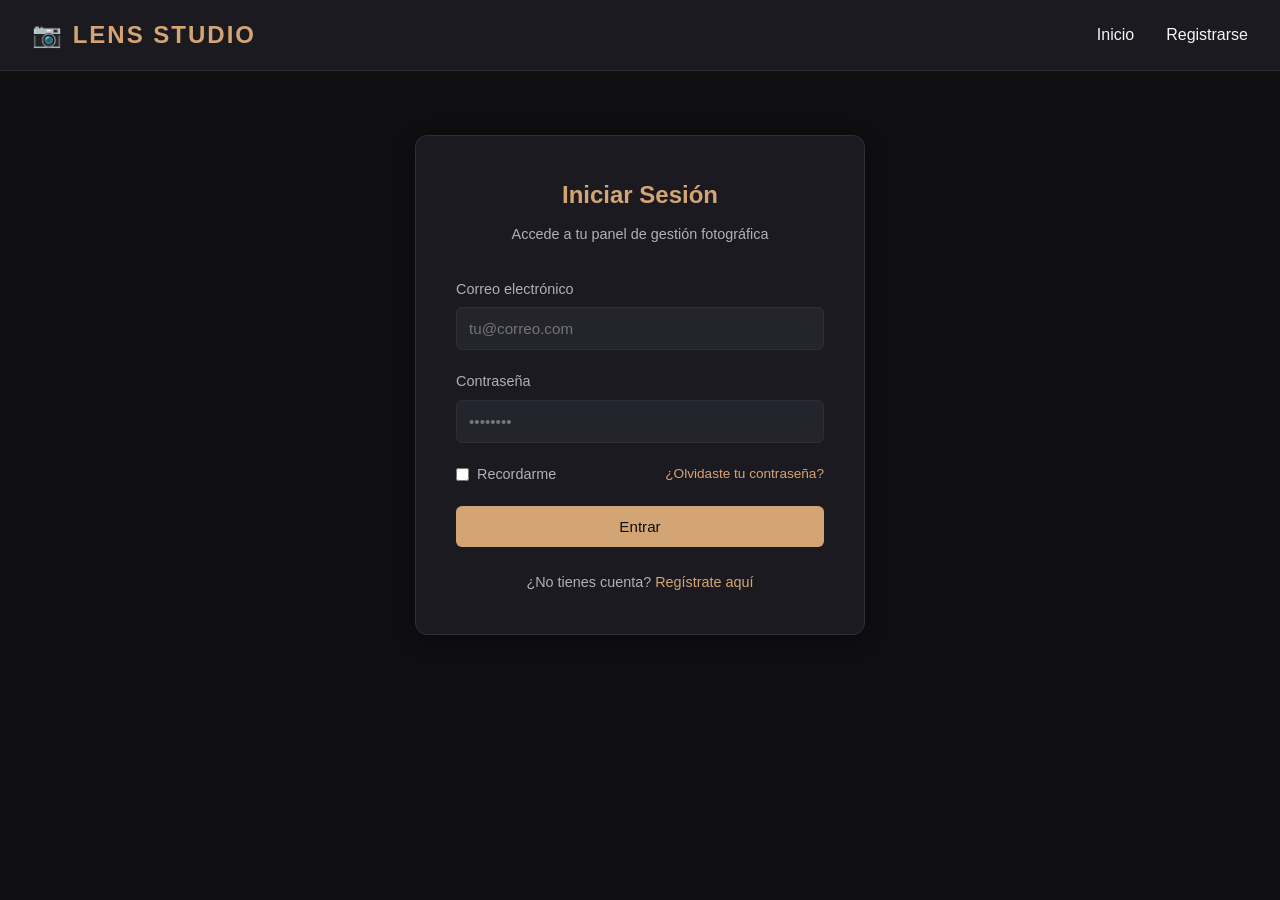
==== login.html @ cf5c9796 "login listo" ====
<!DOCTYPE html>
<html lang="es">
<head>
    <meta charset="UTF-8">
    <title>Iniciar Sesión — Lens Studio</title>
    <link rel="stylesheet" href="css/styles.css">
</head>
<body>

    <header class="navbar">
        <div class="logo">📷 LENS STUDIO</div>
        <nav>
            <ul>
                <li><a href="index.html">Inicio</a></li>
                <li><a href="registro.html">Registrarse</a></li>
            </ul>
        </nav>
    </header>

    <div class="form-container">
        <h2>Iniciar Sesión</h2>
        <p class="subtitle">Accede a tu panel de gestión fotográfica</p>

        <form action="panel.html" method="GET">
            <div class="form-group">
                <label for="email">Correo electrónico</label>
                <input type="email" id="email" name="email" placeholder="tu@correo.com" required>
            </div>

            <div class="form-group">
                <label for="password">Contraseña</label>
                <input type="password" id="password" name="password" placeholder="••••••••" required>
            </div>

            <div class="form-group" style="display:flex; justify-content:space-between; align-items:center;">
                <label style="display:flex; align-items:center; gap:0.5rem; margin:0;">
                    <input type="checkbox" style="width:auto;"> Recordarme
                </label>
                <a href="recuperar.html" style="font-size:0.85rem;">¿Olvidaste tu contraseña?</a>
            </div>

            <button type="submit" class="btn btn-primary" style="width:100%;">Entrar</button>
        </form>

        <p class="form-footer">
            ¿No tienes cuenta? <a href="registro.html">Regístrate aquí</a>
        </p>
    </div>

</body>
</html>
---- css/styles.css ----
* {
    margin: 0;
    padding: 0;
    box-sizing: border-box;
    font-family: 'Segoe UI', Tahoma, sans-serif;
}

:root {
    --bg-primary: #0f0f12;
    --bg-secondary: #1a1a20;
    --bg-tertiary: #24242c;
    --accent: #d4a574;
    --accent-hover: #e6b987;
    --text-primary: #f5f5f5;
    --text-secondary: #b0b0b8;
    --text-muted: #6c6c78;
    --border: #2e2e38;
    --shadow: 0 4px 20px rgba(0,0,0,0.4);
}

body {
    background: var(--bg-primary);
    color: var(--text-primary);
    min-height: 100vh;
    line-height: 1.6;
}

a { color: var(--accent); text-decoration: none; }
a:hover { color: var(--accent-hover); }

/* NAVBAR */
.navbar {
    background: var(--bg-secondary);
    padding: 1rem 2rem;
    display: flex;
    justify-content: space-between;
    align-items: center;
    border-bottom: 1px solid var(--border);
    position: sticky;
    top: 0;
    z-index: 100;
}

.navbar .logo {
    font-size: 1.5rem;
    font-weight: bold;
    color: var(--accent);
    letter-spacing: 2px;
}

.navbar nav ul {
    list-style: none;
    display: flex;
    gap: 2rem;
}

.navbar nav a {
    color: var(--text-primary);
    transition: color 0.3s;
}

.navbar nav a:hover { color: var(--accent); }

/* BOTONES */
.btn {
    padding: 0.75rem 1.5rem;
    border: none;
    border-radius: 6px;
    cursor: pointer;
    font-size: 0.95rem;
    font-weight: 500;
    transition: all 0.3s;
    display: inline-block;
    text-align: center;
}

.btn-primary { background: var(--accent); color: var(--bg-primary); }
.btn-primary:hover { background: var(--accent-hover); }

.btn-secondary {
    background: transparent;
    color: var(--text-primary);
    border: 1px solid var(--border);
}
.btn-secondary:hover { border-color: var(--accent); color: var(--accent); }

/* FORMULARIOS */
.form-container {
    max-width: 450px;
    margin: 4rem auto;
    background: var(--bg-secondary);
    padding: 2.5rem;
    border-radius: 12px;
    box-shadow: var(--shadow);
    border: 1px solid var(--border);
}

.form-container h2 {
    color: var(--accent);
    margin-bottom: 0.5rem;
    text-align: center;
}

.form-container .subtitle {
    color: var(--text-secondary);
    text-align: center;
    margin-bottom: 2rem;
    font-size: 0.9rem;
}

.form-group { margin-bottom: 1.25rem; }

.form-group label {
    display: block;
    margin-bottom: 0.4rem;
    color: var(--text-secondary);
    font-size: 0.9rem;
}

.form-group input,
.form-group select,
.form-group textarea {
    width: 100%;
    padding: 0.75rem;
    background: var(--bg-tertiary);
    border: 1px solid var(--border);
    border-radius: 6px;
    color: var(--text-primary);
    font-size: 0.95rem;
}

.form-group input:focus,
.form-group select:focus {
    outline: none;
    border-color: var(--accent);
}

.form-footer {
    text-align: center;
    margin-top: 1.5rem;
    color: var(--text-secondary);
    font-size: 0.9rem;
}

.form-row {
    display: grid;
    grid-template-columns: 1fr 1fr;
    gap: 1rem;
}

/* LANDING */
.hero {
    min-height: 85vh;
    display: flex;
    flex-direction: column;
    justify-content: center;
    align-items: center;
    text-align: center;
    padding: 2rem;
    background: linear-gradient(135deg, rgba(15,15,18,0.85), rgba(15,15,18,0.95)),
                url('https://images.unsplash.com/photo-1452587925148-ce544e77e70d?w=1600') center/cover;
}

.hero h1 {
    font-size: 3.5rem;
    margin-bottom: 1rem;
    letter-spacing: 3px;
}

.hero h1 span { color: var(--accent); }

.hero p {
    font-size: 1.2rem;
    color: var(--text-secondary);
    max-width: 600px;
    margin-bottom: 2rem;
}

.hero-buttons { display: flex; gap: 1rem; }

.features {
    display: grid;
    grid-template-columns: repeat(auto-fit, minmax(280px, 1fr));
    gap: 2rem;
    padding: 4rem 2rem;
    max-width: 1200px;
    margin: 0 auto;
}

.feature-card {
    background: var(--bg-secondary);
    padding: 2rem;
    border-radius: 12px;
    border: 1px solid var(--border);
    text-align: center;
    transition: transform 0.3s;
}

.feature-card:hover { transform: translateY(-5px); }

.feature-card .icon {
    font-size: 2.5rem;
    color: var(--accent);
    margin-bottom: 1rem;
}

.feature-card h3 { margin-bottom: 0.5rem; }
.feature-card p { color: var(--text-secondary); font-size: 0.95rem; }

/* PANEL ABCC */
.panel-container {
    max-width: 1400px;
    margin: 0 auto;
    padding: 2rem;
}

.panel-header {
    display: flex;
    justify-content: space-between;
    align-items: center;
    margin-bottom: 2rem;
    padding-bottom: 1rem;
    border-bottom: 1px solid var(--border);
}

.panel-header h1 { color: var(--accent); }

.user-info {
    display: flex;
    align-items: center;
    gap: 1rem;
    color: var(--text-secondary);
}

.modules-grid {
    display: grid;
    grid-template-columns: repeat(auto-fit, minmax(280px, 1fr));
    gap: 1.5rem;
    margin-bottom: 3rem;
}

.module-card {
    background: var(--bg-secondary);
    padding: 1.5rem;
    border-radius: 10px;
    border: 1px solid var(--border);
    border-left: 4px solid var(--accent);
    cursor: pointer;
    transition: all 0.3s;
}

.module-card:hover {
    transform: translateY(-3px);
    border-color: var(--accent);
}

.module-card .module-icon {
    font-size: 2rem;
    margin-bottom: 0.5rem;
}

.module-card h3 {
    color: var(--accent);
    margin-bottom: 0.5rem;
}

.module-card p {
    color: var(--text-secondary);
    font-size: 0.9rem;
    margin-bottom: 1rem;
}

.module-card .stats {
    display: flex;
    justify-content: space-between;
    padding-top: 1rem;
    border-top: 1px solid var(--border);
    font-size: 0.85rem;
}

.module-card .stats span:first-child { color: var(--text-muted); }
.module-card .stats span:last-child { color: var(--accent); font-weight: bold; }

/* TABLAS */
.data-table {
    width: 100%;
    border-collapse: collapse;
    background: var(--bg-secondary);
    border-radius: 8px;
    overflow: hidden;
    margin-top: 1rem;
}

.data-table thead { background: var(--bg-tertiary); }

.data-table th {
    padding: 1rem;
    text-align: left;
    color: var(--accent);
    font-size: 0.85rem;
    text-transform: uppercase;
}

.data-table td {
    padding: 0.9rem 1rem;
    border-top: 1px solid var(--border);
    color: var(--text-secondary);
}

.data-table tr:hover { background: var(--bg-tertiary); }

.section-title {
    color: var(--accent);
    margin: 2rem 0 1rem;
    padding-bottom: 0.5rem;
    border-bottom: 1px solid var(--border);
}

/* FOOTER */
footer {
    background: var(--bg-secondary);
    padding: 2rem;
    text-align: center;
    color: var(--text-muted);
    border-top: 1px solid var(--border);
    margin-top: 4rem;
}

/* RESPONSIVE */
@media (max-width: 768px) {
    .hero h1 { font-size: 2rem; }
    .form-row { grid-template-columns: 1fr; }
    .navbar nav ul { gap: 1rem; font-size: 0.85rem; }
    .panel-header { flex-direction: column; gap: 1rem; align-items: flex-start; }
}
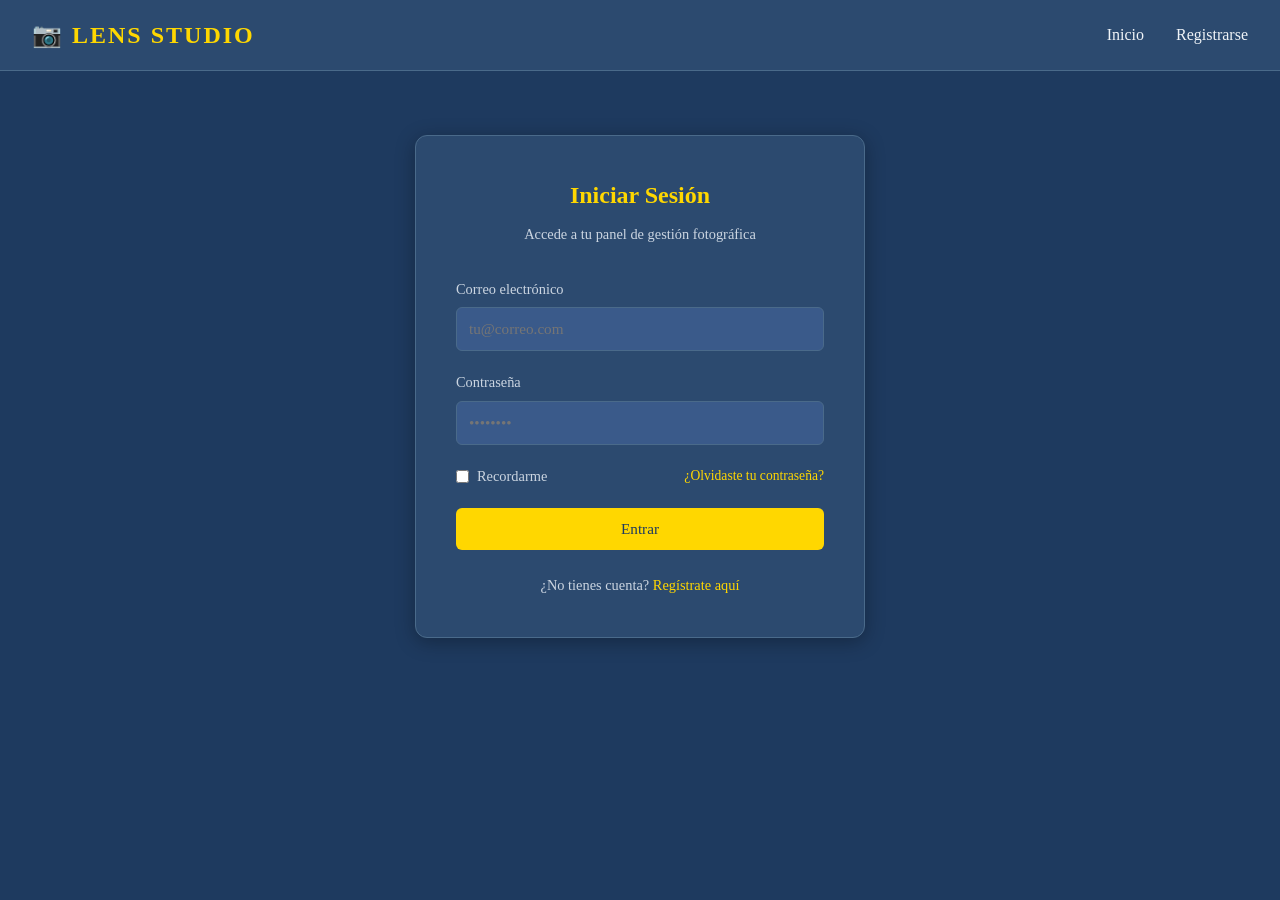
==== commit d92b587f: "Modificaciones" ====
--- a/login.html
+++ b/login.html
@@ -3,7 +3,7 @@
 <head>
     <meta charset="UTF-8">
     <title>Iniciar Sesión — Lens Studio</title>
-    <link rel="stylesheet" href="css/styles.css">
+    <link rel="stylesheet" href="css/stylesFoto.css">
 </head>
 <body>
 
--- a/css/stylesFoto.css
+++ b/css/stylesFoto.css
@@ -0,0 +1,334 @@
+* {
+    margin: 0;
+    padding: 0;
+    box-sizing: border-box;
+    font-family: 'Times New Roman', Times, serif;
+}
+
+:root {
+    --bg-primary: #1e3a5f;
+    --bg-secondary: #2c4a6f;
+    --bg-tertiary: #3a5a8a;
+    --accent: #ffd700;
+    --accent-hover: #ffe066;
+    --text-primary: #f0f4f8;
+    --text-secondary: #cbd5e1;
+    --text-muted: #94a3b8;
+    --border: #4a6a8a;
+    --shadow: 0 4px 20px rgba(0,0,0,0.3);
+}
+
+body {
+    background: var(--bg-primary);
+    color: var(--text-primary);
+    min-height: 100vh;
+    line-height: 1.6;
+}
+
+a { color: var(--accent); text-decoration: none; }
+a:hover { color: var(--accent-hover); }
+
+/* NAVBAR */
+.navbar {
+    background: var(--bg-secondary);
+    padding: 1rem 2rem;
+    display: flex;
+    justify-content: space-between;
+    align-items: center;
+    border-bottom: 1px solid var(--border);
+    position: sticky;
+    top: 0;
+    z-index: 100;
+}
+
+.navbar .logo {
+    font-size: 1.5rem;
+    font-weight: bold;
+    color: var(--accent);
+    letter-spacing: 2px;
+}
+
+.navbar nav ul {
+    list-style: none;
+    display: flex;
+    gap: 2rem;
+}
+
+.navbar nav a {
+    color: var(--text-primary);
+    transition: color 0.3s;
+}
+
+.navbar nav a:hover { color: var(--accent); }
+
+/* BOTONES */
+.btn {
+    padding: 0.75rem 1.5rem;
+    border: none;
+    border-radius: 6px;
+    cursor: pointer;
+    font-size: 0.95rem;
+    font-weight: 500;
+    transition: all 0.3s;
+    display: inline-block;
+    text-align: center;
+}
+
+.btn-primary { background: var(--accent); color: var(--bg-primary); }
+.btn-primary:hover { background: var(--accent-hover); }
+
+.btn-secondary {
+    background: transparent;
+    color: var(--text-primary);
+    border: 1px solid var(--border);
+}
+.btn-secondary:hover { border-color: var(--accent); color: var(--accent); }
+
+/* FORMULARIOS */
+.form-container {
+    max-width: 450px;
+    margin: 4rem auto;
+    background: var(--bg-secondary);
+    padding: 2.5rem;
+    border-radius: 12px;
+    box-shadow: var(--shadow);
+    border: 1px solid var(--border);
+}
+
+.form-container h2 {
+    color: var(--accent);
+    margin-bottom: 0.5rem;
+    text-align: center;
+}
+
+.form-container .subtitle {
+    color: var(--text-secondary);
+    text-align: center;
+    margin-bottom: 2rem;
+    font-size: 0.9rem;
+}
+
+.form-group { margin-bottom: 1.25rem; }
+
+.form-group label {
+    display: block;
+    margin-bottom: 0.4rem;
+    color: var(--text-secondary);
+    font-size: 0.9rem;
+}
+
+.form-group input,
+.form-group select,
+.form-group textarea {
+    width: 100%;
+    padding: 0.75rem;
+    background: var(--bg-tertiary);
+    border: 1px solid var(--border);
+    border-radius: 6px;
+    color: var(--text-primary);
+    font-size: 0.95rem;
+}
+
+.form-group input:focus,
+.form-group select:focus {
+    outline: none;
+    border-color: var(--accent);
+}
+
+.form-footer {
+    text-align: center;
+    margin-top: 1.5rem;
+    color: var(--text-secondary);
+    font-size: 0.9rem;
+}
+
+.form-row {
+    display: grid;
+    grid-template-columns: 1fr 1fr;
+    gap: 1rem;
+}
+
+/* LANDING */
+.hero {
+    min-height: 85vh;
+    display: flex;
+    flex-direction: column;
+    justify-content: center;
+    align-items: center;
+    text-align: center;
+    padding: 2rem;
+    background: var(--bg-primary);
+}
+
+.hero h1 {
+    font-size: 3.5rem;
+    margin-bottom: 1rem;
+    letter-spacing: 3px;
+}
+
+.hero h1 span { color: var(--accent); }
+
+.hero p {
+    font-size: 1.2rem;
+    color: var(--text-secondary);
+    max-width: 600px;
+    margin-bottom: 2rem;
+}
+
+.hero-buttons { display: flex; gap: 1rem; }
+
+.features {
+    display: grid;
+    grid-template-columns: repeat(auto-fit, minmax(280px, 1fr));
+    gap: 2rem;
+    padding: 4rem 2rem;
+    max-width: 1200px;
+    margin: 0 auto;
+}
+
+.feature-card {
+    background: var(--bg-secondary);
+    padding: 2rem;
+    border-radius: 12px;
+    border: 1px solid var(--border);
+    text-align: center;
+    transition: transform 0.3s;
+}
+
+.feature-card:hover { transform: translateY(-5px); }
+
+.feature-card .icon {
+    font-size: 2.5rem;
+    color: var(--accent);
+    margin-bottom: 1rem;
+}
+
+.feature-card h3 { margin-bottom: 0.5rem; }
+.feature-card p { color: var(--text-secondary); font-size: 0.95rem; }
+
+/* PANEL ABCC */
+.panel-container {
+    max-width: 1400px;
+    margin: 0 auto;
+    padding: 2rem;
+}
+
+.panel-header {
+    display: flex;
+    justify-content: space-between;
+    align-items: center;
+    margin-bottom: 2rem;
+    padding-bottom: 1rem;
+    border-bottom: 1px solid var(--border);
+}
+
+.panel-header h1 { color: var(--accent); }
+
+.user-info {
+    display: flex;
+    align-items: center;
+    gap: 1rem;
+    color: var(--text-secondary);
+}
+
+.modules-grid {
+    display: grid;
+    grid-template-columns: repeat(auto-fit, minmax(280px, 1fr));
+    gap: 1.5rem;
+    margin-bottom: 3rem;
+}
+
+.module-card {
+    background: var(--bg-secondary);
+    padding: 1.5rem;
+    border-radius: 10px;
+    border: 1px solid var(--border);
+    border-left: 4px solid var(--accent);
+    cursor: pointer;
+    transition: all 0.3s;
+}
+
+.module-card:hover {
+    transform: translateY(-3px);
+    border-color: var(--accent);
+}
+
+.module-card .module-icon {
+    font-size: 2rem;
+    margin-bottom: 0.5rem;
+}
+
+.module-card h3 {
+    color: var(--accent);
+    margin-bottom: 0.5rem;
+}
+
+.module-card p {
+    color: var(--text-secondary);
+    font-size: 0.9rem;
+    margin-bottom: 1rem;
+}
+
+.module-card .stats {
+    display: flex;
+    justify-content: space-between;
+    padding-top: 1rem;
+    border-top: 1px solid var(--border);
+    font-size: 0.85rem;
+}
+
+.module-card .stats span:first-child { color: var(--text-muted); }
+.module-card .stats span:last-child { color: var(--accent); font-weight: bold; }
+
+/* TABLAS */
+.data-table {
+    width: 100%;
+    border-collapse: collapse;
+    background: var(--bg-secondary);
+    border-radius: 8px;
+    overflow: hidden;
+    margin-top: 1rem;
+}
+
+.data-table thead { background: var(--bg-tertiary); }
+
+.data-table th {
+    padding: 1rem;
+    text-align: left;
+    color: var(--accent);
+    font-size: 0.85rem;
+    text-transform: uppercase;
+}
+
+.data-table td {
+    padding: 0.9rem 1rem;
+    border-top: 1px solid var(--border);
+    color: var(--text-secondary);
+}
+
+.data-table tr:hover { background: var(--bg-tertiary); }
+
+.section-title {
+    color: var(--accent);
+    margin: 2rem 0 1rem;
+    padding-bottom: 0.5rem;
+    border-bottom: 1px solid var(--border);
+}
+
+/* FOOTER */
+footer {
+    background: var(--bg-secondary);
+    padding: 2rem;
+    text-align: center;
+    color: var(--text-muted);
+    border-top: 1px solid var(--border);
+    margin-top: 4rem;
+}
+
+/* RESPONSIVE */
+@media (max-width: 768px) {
+    .hero h1 { font-size: 2rem; }
+    .form-row { grid-template-columns: 1fr; }
+    .navbar nav ul { gap: 1rem; font-size: 0.85rem; }
+    .panel-header { flex-direction: column; gap: 1rem; align-items: flex-start; }
+}
